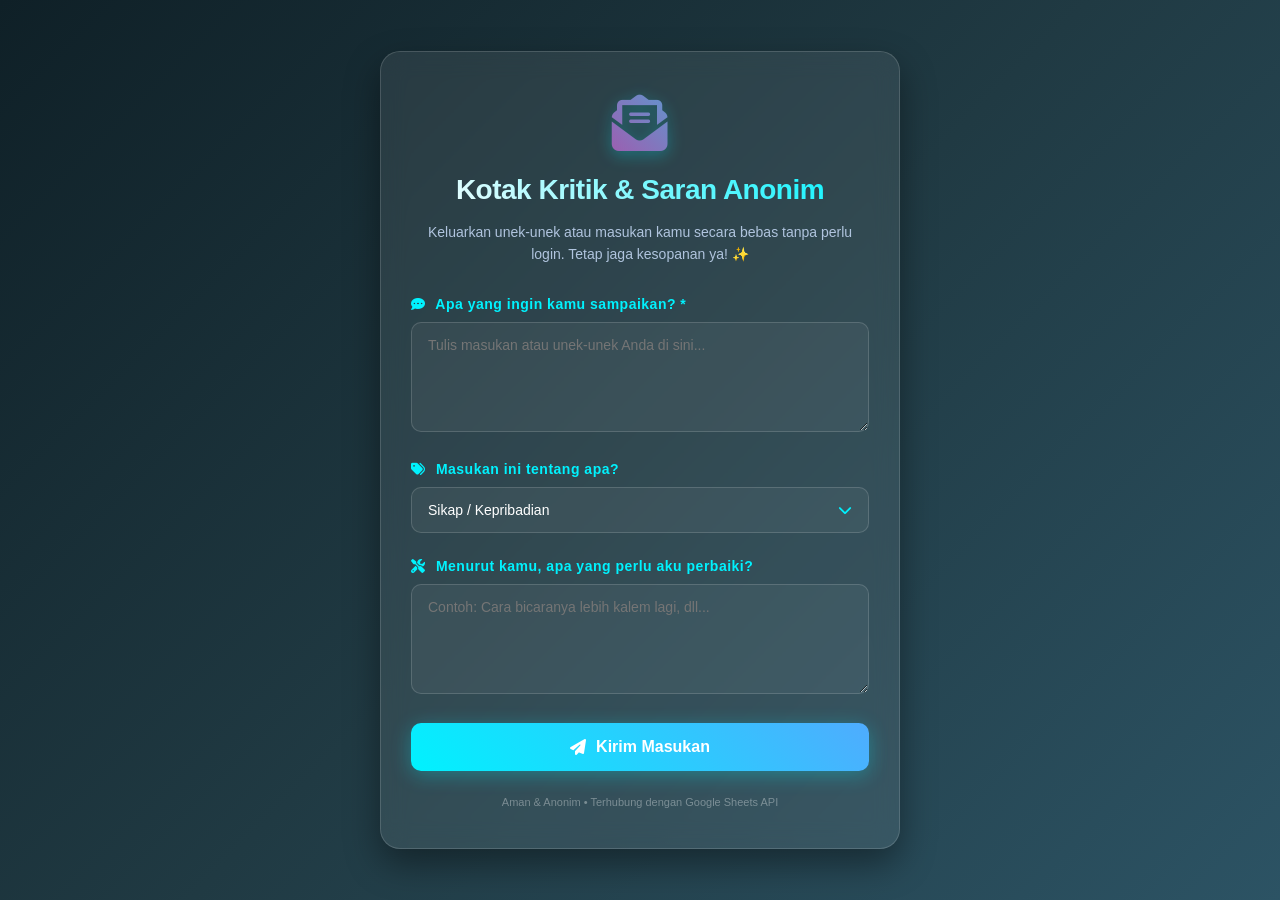
==== index.html @ 59000d05 "Add files via upload" ====
<!DOCTYPE html>
<html lang="id">
<head>
    <meta charset="UTF-8">
    <meta name="viewport" content="width=device-width, initial-scale=1.0">
    <title>Kotak Kritik & Saran Anonim</title>
    <link rel="stylesheet" href="https://cdnjs.cloudflare.com/ajax/libs/font-awesome/6.4.0/css/all.min.css">
    <style>
        * {
            box-sizing: border-box;
            margin: 0;
            padding: 0;
            font-family: 'Segoe UI', Tahoma, Geneva, Verdana, sans-serif;
        }

        body {
            background: linear-gradient(135deg, #0f2027, #203a43, #2c5364);
            min-height: 100vh;
            display: flex;
            justify-content: center;
            align-items: center;
            padding: 20px;
            color: #ffffff;
            overflow-x: hidden;
        }

        .container {
            background: rgba(255, 255, 255, 0.08);
            backdrop-filter: blur(12px);
            -webkit-backdrop-filter: blur(12px);
            border: 1px solid rgba(255, 255, 255, 0.15);
            border-radius: 20px;
            padding: 40px 30px;
            width: 100%;
            max-width: 520px;
            box-shadow: 0 15px 35px rgba(0, 0, 0, 0.4);
            position: relative;
        }

        /* Desain Judul Lebih Besar & Menggunakan Ikon */
        .header-wrapper {
            text-align: center;
            margin-bottom: 30px;
        }

        .header-icon {
            font-size: 3.5rem;
            background: linear-gradient(45deg, #ff007f, #00f2fe);
            -webkit-background-clip: text;
            -webkit-text-fill-color: transparent;
            margin-bottom: 15px;
            filter: drop-shadow(0 4px 8px rgba(0,242,254,0.3));
            animation: pulse 2s infinite alternate;
        }

        h1 {
            font-size: 28px;
            font-weight: 800;
            letter-spacing: -0.5px;
            line-height: 1.3;
            margin-bottom: 12px;
            background: linear-gradient(45deg, #ffffff, #00f2fe);
            -webkit-background-clip: text;
            -webkit-text-fill-color: transparent;
        }

        p.subtitle {
            font-size: 14px;
            color: #b0c4de;
            line-height: 1.6;
        }

        .form-group {
            margin-bottom: 25px;
            position: relative;
        }

        label {
            display: block;
            font-size: 14px;
            margin-bottom: 10px;
            color: #00f2fe;
            font-weight: 600;
            letter-spacing: 0.5px;
        }

        label i {
            margin-right: 6px;
        }

        textarea, .custom-select-trigger, input[type="text"] {
            width: 100%;
            padding: 14px 16px;
            background: rgba(255, 255, 255, 0.05);
            border: 1px solid rgba(255, 255, 255, 0.15);
            border-radius: 10px;
            color: #fff;
            font-size: 14px;
            outline: none;
            transition: all 0.3s cubic-bezier(0.25, 0.8, 0.25, 1);
        }

        textarea:focus, input[type="text"]:focus {
            border-color: #00f2fe;
            box-shadow: 0 0 12px rgba(0, 242, 254, 0.4);
            background: rgba(255, 255, 255, 0.09);
        }

        textarea {
            resize: vertical;
            min-height: 110px;
        }

        /* Kontainer Dinamis Input "Lainnya" */
        .dynamic-input-container {
            max-height: 0;
            overflow: hidden;
            transition: max-height 0.4s ease-out, margin-top 0.4s ease, opacity 0.3s;
            opacity: 0;
        }

        .dynamic-input-container.show {
            max-height: 100px;
            margin-top: 12px;
            opacity: 1;
        }

        /* Custom Dropdown Trigger */
        .custom-select-trigger {
            display: flex;
            justify-content: space-between;
            align-items: center;
            cursor: pointer;
            user-select: none;
        }

        .custom-select-trigger:hover {
            border-color: rgba(0, 242, 254, 0.5);
            background: rgba(255, 255, 255, 0.08);
        }

        /* Tombol Kirim */
        .btn-submit {
            width: 100%;
            padding: 15px;
            background: linear-gradient(45deg, #00f2fe, #4facfe);
            border: none;
            border-radius: 10px;
            color: white;
            font-size: 16px;
            font-weight: 700;
            cursor: pointer;
            transition: all 0.3s;
            box-shadow: 0 4px 20px rgba(0, 242, 254, 0.3);
            display: flex;
            justify-content: center;
            align-items: center;
            gap: 10px;
        }

        .btn-submit:hover {
            transform: translateY(-3px);
            box-shadow: 0 8px 25px rgba(0, 242, 254, 0.6);
        }

        .btn-submit:active {
            transform: translateY(1px);
        }

        .btn-submit:disabled {
            background: linear-gradient(45deg, #557a8a, #718a99);
            cursor: not-allowed;
            transform: none;
            box-shadow: none;
        }

        /* ================= MODAL STYLE SYSTEM ================= */
        .modal-overlay {
            position: fixed;
            top: 0;
            left: 0;
            width: 100%;
            height: 100%;
            background: rgba(10, 20, 30, 0.8);
            backdrop-filter: blur(8px);
            -webkit-backdrop-filter: blur(8px);
            display: flex;
            justify-content: center;
            align-items: center;
            z-index: 1000;
            opacity: 0;
            pointer-events: none;
            transition: opacity 0.4s ease;
        }

        .modal-overlay.active {
            opacity: 1;
            pointer-events: auto;
        }

        .modal-box {
            background: rgba(25, 45, 55, 0.95);
            border: 1px solid rgba(255, 255, 255, 0.2);
            border-radius: 18px;
            padding: 30px;
            width: 90%;
            max-width: 420px;
            text-align: center;
            box-shadow: 0 20px 50px rgba(0,0,0,0.5);
            transform: scale(0.7) translateY(-30px);
            transition: transform 0.4s cubic-bezier(0.175, 0.885, 0.32, 1.275);
        }

        .modal-overlay.active .modal-box {
            transform: scale(1) translateY(0);
        }

        /* List Pilihan Kategori di Pop-up */
        .category-list {
            list-style: none;
            margin-top: 15px;
        }

        .category-item {
            padding: 14px;
            margin-bottom: 8px;
            background: rgba(255, 255, 255, 0.05);
            border: 1px solid rgba(255, 255, 255, 0.1);
            border-radius: 10px;
            cursor: pointer;
            transition: all 0.2s ease;
            font-size: 15px;
            font-weight: 500;
            display: flex;
            align-items: center;
            gap: 12px;
            text-align: left;
        }

        .category-item:hover {
            background: linear-gradient(90deg, rgba(0,242,254,0.15), rgba(79,172,254,0.05));
            border-color: #00f2fe;
            padding-left: 20px;
        }

        .category-item i {
            color: #00f2fe;
            width: 20px;
            text-align: center;
        }

        /* Atribut Pop-up Sukses */
        .success-icon {
            font-size: 4rem;
            color: #00ffaa;
            margin-bottom: 15px;
            animation: scaleIn 0.5s ease-out;
        }

        .modal-title {
            font-size: 20px;
            font-weight: 700;
            margin-bottom: 10px;
            color: #fff;
        }

        .modal-text {
            font-size: 14px;
            color: #cccccc;
            line-height: 1.5;
            margin-bottom: 20px;
        }

        .btn-close-modal {
            padding: 10px 24px;
            background: rgba(255, 255, 255, 0.1);
            border: 1px solid rgba(255, 255, 255, 0.2);
            border-radius: 8px;
            color: white;
            font-weight: 600;
            cursor: pointer;
            transition: background 0.2s;
        }

        .btn-close-modal:hover {
            background: rgba(255, 255, 255, 0.2);
        }

        /* Sistem Keyframe Animasi */
        @keyframes pulse {
            0% { transform: scale(1); filter: drop-shadow(0 4px 8px rgba(0,242,254,0.3)); }
            100% { transform: scale(1.04); filter: drop-shadow(0 6px 15px rgba(0,242,254,0.6)); }
        }

        @keyframes scaleIn {
            0% { transform: scale(0); }
            100% { transform: scale(1); }
        }

        .footer {
            margin-top: 25px;
            font-size: 11px;
            text-align: center;
            color: rgba(255, 255, 255, 0.35);
        }
    </style>
</head>
<body>

<div class="container">
    <div class="header-wrapper">
        <div class="header-icon"><i class="fa-solid fa-envelope-open-text"></i></div>
        <h1>Kotak Kritik & Saran Anonim</h1>
        <p class="subtitle">Keluarkan unek-unek atau masukan kamu secara bebas tanpa perlu login. Tetap jaga kesopanan ya! ✨</p>
    </div>
    
    <form id="feedbackForm">
        <div class="form-group">
            <label for="pesan"><i class="fa-solid fa-comment-dots"></i> Apa yang ingin kamu sampaikan? *</label>
            <textarea id="pesan" name="pesan" placeholder="Tulis masukan atau unek-unek Anda di sini..." required></textarea>
        </div>

        <div class="form-group">
            <label><i class="fa-solid fa-tags"></i> Masukan ini tentang apa?</label>
            <div class="custom-select-trigger" id="selectKategoriBtn">
                <span id="selectedKategoriText">Sikap / Kepribadian</span>
                <i class="fa-solid fa-chevron-down" style="color: #00f2fe;"></i>
            </div>
            <input type="hidden" id="kategori" name="kategori" value="Sikap / Kepribadian">
            
            <div class="dynamic-input-container" id="lainnyaContainer">
                <input type="text" id="kategoriLainnya" placeholder="Sebutkan kategori lainnya...">
            </div>
        </div>

        <div class="form-group">
            <label for="perbaikan"><i class="fa-solid fa-tools"></i> Menurut kamu, apa yang perlu aku perbaiki?</label>
            <textarea id="perbaikan" name="perbaikan" placeholder="Contoh: Cara bicaranya lebih kalem lagi, dll..."></textarea>
        </div>

        <button type="submit" class="btn-submit" id="submitBtn">
            <i class="fa-solid fa-paper-plane"></i> Kirim Masukan
        </button>
    </form>
    
    <div class="footer">
        Aman & Anonim • Terhubung dengan Google Sheets API
    </div>
</div>

<div class="modal-overlay" id="categoryModal">
    <div class="modal-box">
        <div class="modal-title">Pilih Kategori Masukan</div>
        <ul class="category-list">
            <li class="category-item" data-value="Sikap / Kepribadian"><i class="fa-solid fa-user-gear"></i> Sikap / Kepribadian</li>
            <li class="category-item" data-value="Cara komunikasi"><i class="fa-solid fa-comments"></i> Cara komunikasi</li>
            <li class="category-item" data-value="Penampilan"><i class="fa-solid fa-shirt"></i> Penampilan</li>
            <li class="category-item" data-value="Lainnya"><i class="fa-solid fa-ellipsis"></i> Yang lain... (Isi sendiri)</li>
        </ul>
    </div>
</div>

<div class="modal-overlay" id="successModal">
    <div class="modal-box">
        <div class="success-icon"><i class="fa-solid fa-circle-check"></i></div>
        <div class="modal-title">Berhasil Terkirim!</div>
        <div class="modal-text">Terima kasih banyak! Kritik atau saran kamu sudah tersimpan secara anonim langsung ke database. 😎</div>
        <button class="btn-close-modal" id="closeSuccessBtn">Sama-sama</button>
    </div>
</div>

<script>
    // MASUKKAN URL WEB APP GOOGLE APPS SCRIPT KAMU DI SINI
    const scriptURL = 'https://script.google.com/macros/s/AKfycbzDQj02zqB64f3Svjj4hux92B-qc-coBRISQqztZncNPaFSCXm5iVN7vtdEBAj2Q_Y/exec';
    
    const form = document.getElementById('feedbackForm');
    const submitBtn = document.getElementById('submitBtn');
    
    // Elemen Kontrol Kategori Custom
    const selectKategoriBtn = document.getElementById('selectKategoriBtn');
    const categoryModal = document.getElementById('categoryModal');
    const selectedKategoriText = document.getElementById('selectedKategoriText');
    const kategoriHiddenInput = document.getElementById('kategori');
    const categoryItems = document.querySelectorAll('.category-item');
    const lainnyaContainer = document.getElementById('lainnyaContainer');
    const kategoriLainnyaInput = document.getElementById('kategoriLainnya');
    
    // Elemen Kontrol Modal Sukses
    const successModal = document.getElementById('successModal');
    const closeSuccessBtn = document.getElementById('closeSuccessBtn');

    // 1. Logika Buka Modal Kategori
    selectKategoriBtn.addEventListener('click', () => {
        categoryModal.classList.add('active');
    });

    // 2. Logika Pemilihan Item di Dalam Modal Kategori
    categoryItems.forEach(item => {
        item.addEventListener('click', () => {
            const value = item.getAttribute('data-value');
            
            if (value === 'Lainnya') {
                selectedKategoriText.innerText = 'Yang lain...';
                kategoriHiddenInput.value = 'Lainnya';
                lainnyaContainer.classList.add('show');
                kategoriLainnyaInput.setAttribute('required', 'true');
                kategoriLainnyaInput.focus();
            } else {
                selectedKategoriText.innerText = value;
                kategoriHiddenInput.value = value;
                lainnyaContainer.classList.remove('show');
                kategoriLainnyaInput.removeAttribute('required');
                kategoriLainnyaInput.value = ''; // Bersihkan input teks cadangan
            }
            
            categoryModal.classList.remove('active');
        });
    });

    // Tutup modal kategori jika menekan area kosong di luar box
    categoryModal.addEventListener('click', (e) => {
        if(e.target === categoryModal) {
            categoryModal.classList.remove('active');
        }
    });

    // 3. Logika Transmisi Data Form & Pemicu Pop-up Sukses
    form.addEventListener('submit', e => {
        e.preventDefault();
        submitBtn.disabled = true;
        submitBtn.innerHTML = '<i class="fa-solid fa-spinner fa-spin"></i> Mengirim...';

        const formData = new FormData(form);
        
        // Substitusi data jika user menentukan kategori kustom sendiri
        if (kategoriHiddenInput.value === 'Lainnya') {
            formData.set('kategori', 'Lainnya: ' + kategoriLainnyaInput.value);
        }

        fetch(scriptURL, { method: 'POST', body: formData })
            .then(response => {
                // Aktifkan jendela pop-up sukses kustom
                successModal.classList.add('active');
                
                // Reset Kendali Tombol & Form
                submitBtn.disabled = false;
                submitBtn.innerHTML = '<i class="fa-solid fa-paper-plane"></i> Kirim Masukan';
                form.reset();
                
                // Kembalikan tampilan selektor kategori ke posisi default
                selectedKategoriText.innerText = 'Sikap / Kepribadian';
                kategoriHiddenInput.value = 'Sikap / Kepribadian';
                lainnyaContainer.classList.remove('show');
                kategoriLainnyaInput.removeAttribute('required');
            })
            .catch(error => {
                console.error('Error!', error.message);
                alert('Waduh, terjadi kendala pengiriman data. Periksa koneksi atau skrip web app kamu.');
                submitBtn.disabled = false;
                submitBtn.innerHTML = '<i class="fa-solid fa-paper-plane"></i> Kirim Masukan';
            });
    });

    // Tombol Penutup Pop-up Sukses
    closeSuccessBtn.addEventListener('click', () => {
        successModal.classList.remove('active');
    });
</script>

</body>
</html>
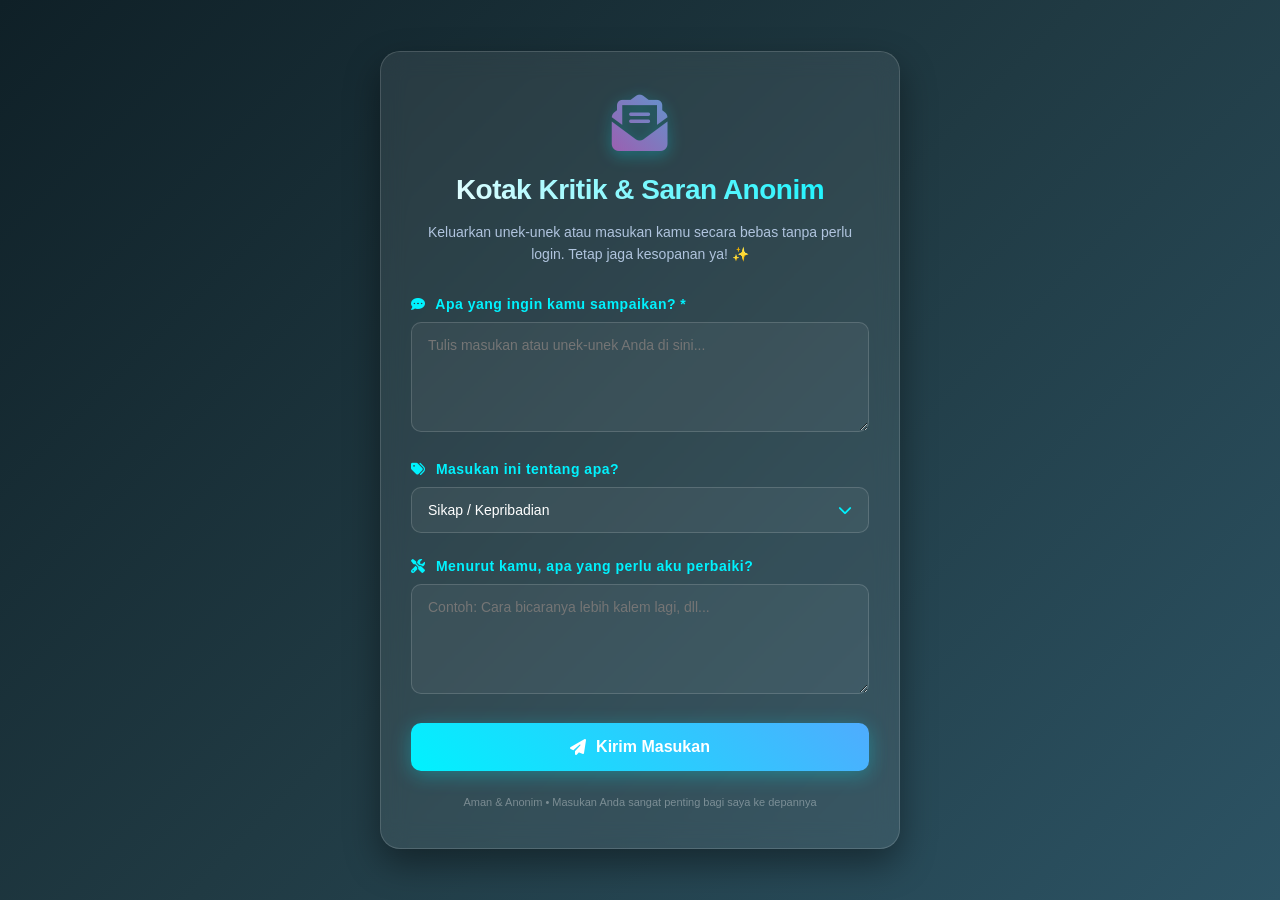
==== commit 17d23d08: "Update index.html" ====
--- a/index.html
+++ b/index.html
@@ -344,7 +344,7 @@
     </form>
     
     <div class="footer">
-        Aman & Anonim • Terhubung dengan Google Sheets API
+        Aman & Anonim • Masukan Anda sangat penting bagi saya ke depannya
     </div>
 </div>
 
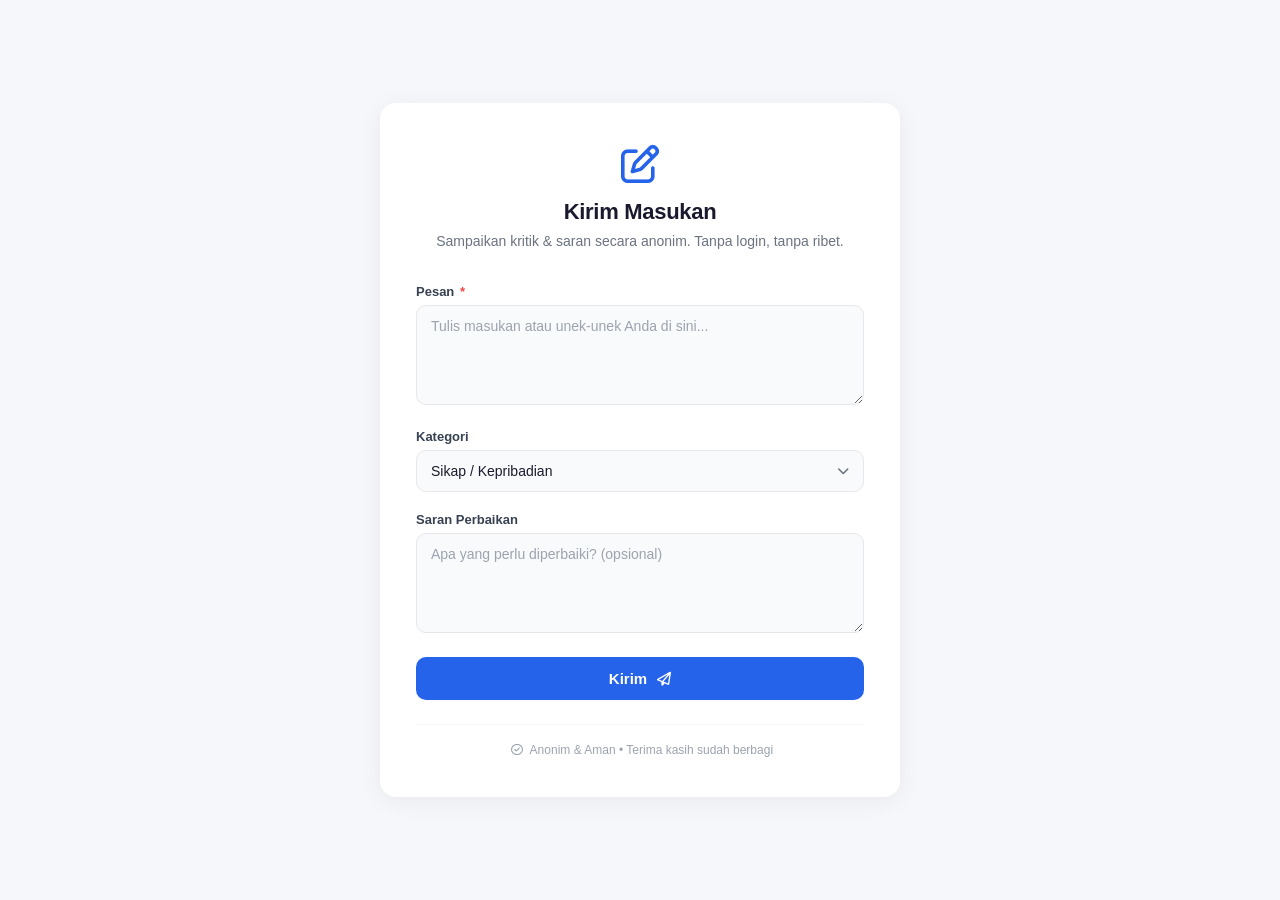
==== commit 9df9bc19: "Update index.html" ====
--- a/index.html
+++ b/index.html
@@ -10,187 +10,243 @@
             box-sizing: border-box;
             margin: 0;
             padding: 0;
-            font-family: 'Segoe UI', Tahoma, Geneva, Verdana, sans-serif;
         }
 
         body {
-            background: linear-gradient(135deg, #0f2027, #203a43, #2c5364);
+            font-family: -apple-system, BlinkMacSystemFont, 'Segoe UI', Roboto, 'Helvetica Neue', Arial, sans-serif;
+            background: #f5f7fa;
             min-height: 100vh;
             display: flex;
             justify-content: center;
             align-items: center;
-            padding: 20px;
-            color: #ffffff;
-            overflow-x: hidden;
+            padding: 24px;
+            color: #1a1a2e;
         }
 
         .container {
-            background: rgba(255, 255, 255, 0.08);
-            backdrop-filter: blur(12px);
-            -webkit-backdrop-filter: blur(12px);
-            border: 1px solid rgba(255, 255, 255, 0.15);
-            border-radius: 20px;
-            padding: 40px 30px;
+            background: #ffffff;
+            border-radius: 16px;
+            padding: 40px 36px;
             width: 100%;
             max-width: 520px;
-            box-shadow: 0 15px 35px rgba(0, 0, 0, 0.4);
-            position: relative;
-        }
-
-        /* Desain Judul Lebih Besar & Menggunakan Ikon */
-        .header-wrapper {
+            box-shadow: 0 4px 24px rgba(0, 0, 0, 0.06);
+            transition: box-shadow 0.2s;
+        }
+
+        .container:hover {
+            box-shadow: 0 8px 40px rgba(0, 0, 0, 0.08);
+        }
+
+        /* ===== HEADER ===== */
+        .header {
             text-align: center;
-            margin-bottom: 30px;
+            margin-bottom: 32px;
         }
 
         .header-icon {
-            font-size: 3.5rem;
-            background: linear-gradient(45deg, #ff007f, #00f2fe);
-            -webkit-background-clip: text;
-            -webkit-text-fill-color: transparent;
-            margin-bottom: 15px;
-            filter: drop-shadow(0 4px 8px rgba(0,242,254,0.3));
-            animation: pulse 2s infinite alternate;
+            font-size: 2.4rem;
+            color: #2563eb;
+            margin-bottom: 12px;
+            display: inline-block;
         }
 
         h1 {
-            font-size: 28px;
-            font-weight: 800;
-            letter-spacing: -0.5px;
-            line-height: 1.3;
-            margin-bottom: 12px;
-            background: linear-gradient(45deg, #ffffff, #00f2fe);
-            -webkit-background-clip: text;
-            -webkit-text-fill-color: transparent;
-        }
-
-        p.subtitle {
-            font-size: 14px;
-            color: #b0c4de;
-            line-height: 1.6;
-        }
-
+            font-size: 22px;
+            font-weight: 700;
+            color: #1a1a2e;
+            letter-spacing: -0.3px;
+            margin-bottom: 6px;
+        }
+
+        .subtitle {
+            font-size: 14px;
+            color: #6b7280;
+            line-height: 1.5;
+        }
+
+        /* ===== FORM ===== */
         .form-group {
-            margin-bottom: 25px;
-            position: relative;
+            margin-bottom: 20px;
         }
 
         label {
             display: block;
-            font-size: 14px;
-            margin-bottom: 10px;
-            color: #00f2fe;
+            font-size: 13px;
             font-weight: 600;
-            letter-spacing: 0.5px;
-        }
-
-        label i {
-            margin-right: 6px;
-        }
-
-        textarea, .custom-select-trigger, input[type="text"] {
+            color: #374151;
+            margin-bottom: 6px;
+        }
+
+        label .required {
+            color: #ef4444;
+            margin-left: 2px;
+        }
+
+        textarea,
+        input[type="text"] {
             width: 100%;
-            padding: 14px 16px;
-            background: rgba(255, 255, 255, 0.05);
-            border: 1px solid rgba(255, 255, 255, 0.15);
+            padding: 12px 14px;
+            background: #f9fafb;
+            border: 1.5px solid #e5e7eb;
             border-radius: 10px;
-            color: #fff;
+            color: #1a1a2e;
             font-size: 14px;
             outline: none;
-            transition: all 0.3s cubic-bezier(0.25, 0.8, 0.25, 1);
-        }
-
-        textarea:focus, input[type="text"]:focus {
-            border-color: #00f2fe;
-            box-shadow: 0 0 12px rgba(0, 242, 254, 0.4);
-            background: rgba(255, 255, 255, 0.09);
+            transition: all 0.2s ease;
+            font-family: inherit;
+        }
+
+        textarea:focus,
+        input[type="text"]:focus {
+            border-color: #2563eb;
+            background: #ffffff;
+            box-shadow: 0 0 0 3px rgba(37, 99, 235, 0.08);
         }
 
         textarea {
             resize: vertical;
-            min-height: 110px;
-        }
-
-        /* Kontainer Dinamis Input "Lainnya" */
-        .dynamic-input-container {
-            max-height: 0;
-            overflow: hidden;
-            transition: max-height 0.4s ease-out, margin-top 0.4s ease, opacity 0.3s;
-            opacity: 0;
-        }
-
-        .dynamic-input-container.show {
-            max-height: 100px;
-            margin-top: 12px;
-            opacity: 1;
-        }
-
-        /* Custom Dropdown Trigger */
+            min-height: 100px;
+        }
+
+        textarea::placeholder,
+        input::placeholder {
+            color: #9ca3af;
+        }
+
+        /* ===== CUSTOM SELECT ===== */
         .custom-select-trigger {
             display: flex;
             justify-content: space-between;
             align-items: center;
+            padding: 12px 14px;
+            background: #f9fafb;
+            border: 1.5px solid #e5e7eb;
+            border-radius: 10px;
             cursor: pointer;
             user-select: none;
+            transition: all 0.2s ease;
+            font-size: 14px;
+            color: #1a1a2e;
         }
 
         .custom-select-trigger:hover {
-            border-color: rgba(0, 242, 254, 0.5);
-            background: rgba(255, 255, 255, 0.08);
-        }
-
-        /* Tombol Kirim */
+            border-color: #2563eb;
+            background: #ffffff;
+        }
+
+        .custom-select-trigger .chevron {
+            color: #6b7280;
+            font-size: 12px;
+            transition: transform 0.2s;
+        }
+
+        .custom-select-trigger .chevron.open {
+            transform: rotate(180deg);
+        }
+
+        /* ===== DYNAMIC INPUT ===== */
+        .dynamic-input-container {
+            max-height: 0;
+            overflow: hidden;
+            transition: max-height 0.3s ease, margin-top 0.3s ease, opacity 0.25s;
+            opacity: 0;
+        }
+
+        .dynamic-input-container.show {
+            max-height: 80px;
+            margin-top: 10px;
+            opacity: 1;
+        }
+
+        .dynamic-input-container input {
+            background: #f9fafb;
+            border: 1.5px solid #e5e7eb;
+            border-radius: 10px;
+            padding: 10px 14px;
+            width: 100%;
+            font-size: 14px;
+            color: #1a1a2e;
+            outline: none;
+            transition: all 0.2s;
+        }
+
+        .dynamic-input-container input:focus {
+            border-color: #2563eb;
+            background: #ffffff;
+            box-shadow: 0 0 0 3px rgba(37, 99, 235, 0.08);
+        }
+
+        /* ===== BUTTON ===== */
         .btn-submit {
             width: 100%;
-            padding: 15px;
-            background: linear-gradient(45deg, #00f2fe, #4facfe);
+            padding: 13px 20px;
+            background: #2563eb;
             border: none;
             border-radius: 10px;
-            color: white;
-            font-size: 16px;
-            font-weight: 700;
+            color: #ffffff;
+            font-size: 15px;
+            font-weight: 600;
             cursor: pointer;
-            transition: all 0.3s;
-            box-shadow: 0 4px 20px rgba(0, 242, 254, 0.3);
+            transition: all 0.2s ease;
             display: flex;
             justify-content: center;
             align-items: center;
             gap: 10px;
+            margin-top: 4px;
         }
 
         .btn-submit:hover {
-            transform: translateY(-3px);
-            box-shadow: 0 8px 25px rgba(0, 242, 254, 0.6);
+            background: #1d4ed8;
+            transform: translateY(-1px);
+            box-shadow: 0 4px 16px rgba(37, 99, 235, 0.25);
         }
 
         .btn-submit:active {
-            transform: translateY(1px);
+            transform: translateY(0);
+            box-shadow: none;
         }
 
         .btn-submit:disabled {
-            background: linear-gradient(45deg, #557a8a, #718a99);
+            background: #9ca3af;
             cursor: not-allowed;
             transform: none;
             box-shadow: none;
         }
 
-        /* ================= MODAL STYLE SYSTEM ================= */
+        .btn-submit .btn-icon {
+            font-size: 14px;
+        }
+
+        /* ===== FOOTER ===== */
+        .footer {
+            margin-top: 24px;
+            font-size: 12px;
+            text-align: center;
+            color: #9ca3af;
+            border-top: 1px solid #f3f4f6;
+            padding-top: 18px;
+        }
+
+        .footer i {
+            margin: 0 4px;
+        }
+
+        /* ===== MODAL ===== */
         .modal-overlay {
             position: fixed;
             top: 0;
             left: 0;
             width: 100%;
             height: 100%;
-            background: rgba(10, 20, 30, 0.8);
-            backdrop-filter: blur(8px);
-            -webkit-backdrop-filter: blur(8px);
+            background: rgba(0, 0, 0, 0.4);
+            backdrop-filter: blur(4px);
             display: flex;
             justify-content: center;
             align-items: center;
             z-index: 1000;
             opacity: 0;
             pointer-events: none;
-            transition: opacity 0.4s ease;
+            transition: opacity 0.3s ease;
         }
 
         .modal-overlay.active {
@@ -199,155 +255,169 @@
         }
 
         .modal-box {
-            background: rgba(25, 45, 55, 0.95);
-            border: 1px solid rgba(255, 255, 255, 0.2);
-            border-radius: 18px;
-            padding: 30px;
+            background: #ffffff;
+            border-radius: 16px;
+            padding: 32px 28px;
             width: 90%;
-            max-width: 420px;
+            max-width: 380px;
             text-align: center;
-            box-shadow: 0 20px 50px rgba(0,0,0,0.5);
-            transform: scale(0.7) translateY(-30px);
-            transition: transform 0.4s cubic-bezier(0.175, 0.885, 0.32, 1.275);
+            transform: scale(0.92) translateY(12px);
+            transition: transform 0.3s cubic-bezier(0.175, 0.885, 0.32, 1.275);
+            box-shadow: 0 20px 60px rgba(0, 0, 0, 0.15);
         }
 
         .modal-overlay.active .modal-box {
             transform: scale(1) translateY(0);
         }
 
-        /* List Pilihan Kategori di Pop-up */
+        /* Modal Kategori */
+        .modal-box .modal-title {
+            font-size: 18px;
+            font-weight: 700;
+            color: #1a1a2e;
+            margin-bottom: 4px;
+        }
+
+        .modal-box .modal-sub {
+            font-size: 13px;
+            color: #6b7280;
+            margin-bottom: 16px;
+        }
+
         .category-list {
             list-style: none;
-            margin-top: 15px;
+            margin-top: 4px;
         }
 
         .category-item {
-            padding: 14px;
-            margin-bottom: 8px;
-            background: rgba(255, 255, 255, 0.05);
-            border: 1px solid rgba(255, 255, 255, 0.1);
+            padding: 12px 16px;
+            margin-bottom: 6px;
+            background: #f9fafb;
+            border: 1.5px solid transparent;
             border-radius: 10px;
             cursor: pointer;
             transition: all 0.2s ease;
-            font-size: 15px;
+            font-size: 14px;
             font-weight: 500;
             display: flex;
             align-items: center;
             gap: 12px;
             text-align: left;
+            color: #1a1a2e;
         }
 
         .category-item:hover {
-            background: linear-gradient(90deg, rgba(0,242,254,0.15), rgba(79,172,254,0.05));
-            border-color: #00f2fe;
-            padding-left: 20px;
+            background: #f3f4f6;
+            border-color: #2563eb;
         }
 
         .category-item i {
-            color: #00f2fe;
+            color: #2563eb;
             width: 20px;
             text-align: center;
-        }
-
-        /* Atribut Pop-up Sukses */
+            font-size: 14px;
+        }
+
+        /* Modal Sukses */
         .success-icon {
-            font-size: 4rem;
-            color: #00ffaa;
-            margin-bottom: 15px;
-            animation: scaleIn 0.5s ease-out;
-        }
-
-        .modal-title {
+            font-size: 3.6rem;
+            color: #22c55e;
+            margin-bottom: 12px;
+        }
+
+        .modal-box .success-title {
             font-size: 20px;
             font-weight: 700;
-            margin-bottom: 10px;
-            color: #fff;
-        }
-
-        .modal-text {
-            font-size: 14px;
-            color: #cccccc;
+            color: #1a1a2e;
+            margin-bottom: 6px;
+        }
+
+        .modal-box .success-text {
+            font-size: 14px;
+            color: #6b7280;
             line-height: 1.5;
             margin-bottom: 20px;
         }
 
         .btn-close-modal {
-            padding: 10px 24px;
-            background: rgba(255, 255, 255, 0.1);
-            border: 1px solid rgba(255, 255, 255, 0.2);
-            border-radius: 8px;
-            color: white;
+            padding: 10px 28px;
+            background: #f3f4f6;
+            border: none;
+            border-radius: 10px;
+            color: #1a1a2e;
             font-weight: 600;
+            font-size: 14px;
             cursor: pointer;
             transition: background 0.2s;
         }
 
         .btn-close-modal:hover {
-            background: rgba(255, 255, 255, 0.2);
-        }
-
-        /* Sistem Keyframe Animasi */
-        @keyframes pulse {
-            0% { transform: scale(1); filter: drop-shadow(0 4px 8px rgba(0,242,254,0.3)); }
-            100% { transform: scale(1.04); filter: drop-shadow(0 6px 15px rgba(0,242,254,0.6)); }
-        }
-
-        @keyframes scaleIn {
-            0% { transform: scale(0); }
-            100% { transform: scale(1); }
-        }
-
-        .footer {
-            margin-top: 25px;
-            font-size: 11px;
-            text-align: center;
-            color: rgba(255, 255, 255, 0.35);
+            background: #e5e7eb;
+        }
+
+        /* ===== RESPONSIVE ===== */
+        @media (max-width: 480px) {
+            .container {
+                padding: 28px 20px;
+            }
+
+            h1 {
+                font-size: 20px;
+            }
+
+            .header-icon {
+                font-size: 2rem;
+            }
         }
     </style>
 </head>
 <body>
 
 <div class="container">
-    <div class="header-wrapper">
-        <div class="header-icon"><i class="fa-solid fa-envelope-open-text"></i></div>
-        <h1>Kotak Kritik & Saran Anonim</h1>
-        <p class="subtitle">Keluarkan unek-unek atau masukan kamu secara bebas tanpa perlu login. Tetap jaga kesopanan ya! ✨</p>
+    <!-- HEADER -->
+    <div class="header">
+        <div class="header-icon"><i class="fa-regular fa-pen-to-square"></i></div>
+        <h1>Kirim Masukan</h1>
+        <p class="subtitle">Sampaikan kritik &amp; saran secara anonim. Tanpa login, tanpa ribet.</p>
     </div>
-    
+
+    <!-- FORM -->
     <form id="feedbackForm">
         <div class="form-group">
-            <label for="pesan"><i class="fa-solid fa-comment-dots"></i> Apa yang ingin kamu sampaikan? *</label>
+            <label for="pesan">Pesan <span class="required">*</span></label>
             <textarea id="pesan" name="pesan" placeholder="Tulis masukan atau unek-unek Anda di sini..." required></textarea>
         </div>
 
         <div class="form-group">
-            <label><i class="fa-solid fa-tags"></i> Masukan ini tentang apa?</label>
+            <label>Kategori</label>
             <div class="custom-select-trigger" id="selectKategoriBtn">
                 <span id="selectedKategoriText">Sikap / Kepribadian</span>
-                <i class="fa-solid fa-chevron-down" style="color: #00f2fe;"></i>
+                <i class="fa-solid fa-chevron-down chevron" id="chevronIcon"></i>
             </div>
             <input type="hidden" id="kategori" name="kategori" value="Sikap / Kepribadian">
-            
+
             <div class="dynamic-input-container" id="lainnyaContainer">
                 <input type="text" id="kategoriLainnya" placeholder="Sebutkan kategori lainnya...">
             </div>
         </div>
 
         <div class="form-group">
-            <label for="perbaikan"><i class="fa-solid fa-tools"></i> Menurut kamu, apa yang perlu aku perbaiki?</label>
-            <textarea id="perbaikan" name="perbaikan" placeholder="Contoh: Cara bicaranya lebih kalem lagi, dll..."></textarea>
+            <label for="perbaikan">Saran Perbaikan</label>
+            <textarea id="perbaikan" name="perbaikan" placeholder="Apa yang perlu diperbaiki? (opsional)"></textarea>
         </div>
 
         <button type="submit" class="btn-submit" id="submitBtn">
-            <i class="fa-solid fa-paper-plane"></i> Kirim Masukan
+            Kirim
+            <i class="fa-regular fa-paper-plane btn-icon"></i>
         </button>
     </form>
-    
+
     <div class="footer">
-        Aman & Anonim • Masukan Anda sangat penting bagi saya ke depannya
+        <i class="fa-regular fa-circle-check"></i> Anonim &amp; Aman &bull; Terima kasih sudah berbagi
     </div>
 </div>
 
+<!-- ===== MODAL KATEGORI ===== -->
 <div class="modal-overlay" id="categoryModal">
     <div class="modal-box">
         <div class="modal-title">Pilih Kategori Masukan</div>
@@ -360,111 +430,135 @@
     </div>
 </div>
 
+<!-- ===== MODAL SUKSES ===== -->
 <div class="modal-overlay" id="successModal">
     <div class="modal-box">
-        <div class="success-icon"><i class="fa-solid fa-circle-check"></i></div>
-        <div class="modal-title">Berhasil Terkirim!</div>
-        <div class="modal-text">Terima kasih banyak! Kritik atau saran kamu sudah tersimpan secara anonim langsung ke database. 😎</div>
-        <button class="btn-close-modal" id="closeSuccessBtn">Sama-sama</button>
+        <div class="success-icon"><i class="fa-regular fa-circle-check"></i></div>
+        <div class="success-title">Terkirim!</div>
+        <div class="success-text">Terima kasih! Masukanmu sudah tersimpan secara anonim.</div>
+        <button class="btn-close-modal" id="closeSuccessBtn">Tutup</button>
     </div>
 </div>
 
 <script>
-    // MASUKKAN URL WEB APP GOOGLE APPS SCRIPT KAMU DI SINI
+    // ============================================================
+    // KONFIGURASI
+    // ============================================================
     const scriptURL = 'https://script.google.com/macros/s/AKfycbzDQj02zqB64f3Svjj4hux92B-qc-coBRISQqztZncNPaFSCXm5iVN7vtdEBAj2Q_Y/exec';
-    
+
+    // ============================================================
+    // ELEMEN
+    // ============================================================
     const form = document.getElementById('feedbackForm');
     const submitBtn = document.getElementById('submitBtn');
-    
-    // Elemen Kontrol Kategori Custom
+
     const selectKategoriBtn = document.getElementById('selectKategoriBtn');
+    const chevronIcon = document.getElementById('chevronIcon');
     const categoryModal = document.getElementById('categoryModal');
     const selectedKategoriText = document.getElementById('selectedKategoriText');
-    const kategoriHiddenInput = document.getElementById('kategori');
+    const kategoriHidden = document.getElementById('kategori');
     const categoryItems = document.querySelectorAll('.category-item');
     const lainnyaContainer = document.getElementById('lainnyaContainer');
-    const kategoriLainnyaInput = document.getElementById('kategoriLainnya');
-    
-    // Elemen Kontrol Modal Sukses
+    const kategoriLainnya = document.getElementById('kategoriLainnya');
+
     const successModal = document.getElementById('successModal');
     const closeSuccessBtn = document.getElementById('closeSuccessBtn');
 
-    // 1. Logika Buka Modal Kategori
+    // ============================================================
+    // BUKA MODAL KATEGORI
+    // ============================================================
     selectKategoriBtn.addEventListener('click', () => {
         categoryModal.classList.add('active');
+        chevronIcon.classList.add('open');
     });
 
-    // 2. Logika Pemilihan Item di Dalam Modal Kategori
+    // ============================================================
+    // PILIH KATEGORI
+    // ============================================================
     categoryItems.forEach(item => {
         item.addEventListener('click', () => {
             const value = item.getAttribute('data-value');
-            
+
             if (value === 'Lainnya') {
-                selectedKategoriText.innerText = 'Yang lain...';
-                kategoriHiddenInput.value = 'Lainnya';
+                selectedKategoriText.textContent = 'Lainnya...';
+                kategoriHidden.value = 'Lainnya';
                 lainnyaContainer.classList.add('show');
-                kategoriLainnyaInput.setAttribute('required', 'true');
-                kategoriLainnyaInput.focus();
+                kategoriLainnya.setAttribute('required', 'true');
+                setTimeout(() => kategoriLainnya.focus(), 100);
             } else {
-                selectedKategoriText.innerText = value;
-                kategoriHiddenInput.value = value;
+                selectedKategoriText.textContent = value;
+                kategoriHidden.value = value;
                 lainnyaContainer.classList.remove('show');
-                kategoriLainnyaInput.removeAttribute('required');
-                kategoriLainnyaInput.value = ''; // Bersihkan input teks cadangan
+                kategoriLainnya.removeAttribute('required');
+                kategoriLainnya.value = '';
             }
-            
+
             categoryModal.classList.remove('active');
+            chevronIcon.classList.remove('open');
         });
     });
 
-    // Tutup modal kategori jika menekan area kosong di luar box
+    // ============================================================
+    // TUTUP MODAL KATEGORI (klik overlay)
+    // ============================================================
     categoryModal.addEventListener('click', (e) => {
-        if(e.target === categoryModal) {
+        if (e.target === categoryModal) {
             categoryModal.classList.remove('active');
+            chevronIcon.classList.remove('open');
         }
     });
 
-    // 3. Logika Transmisi Data Form & Pemicu Pop-up Sukses
-    form.addEventListener('submit', e => {
+    // ============================================================
+    // SUBMIT FORM
+    // ============================================================
+    form.addEventListener('submit', (e) => {
         e.preventDefault();
         submitBtn.disabled = true;
-        submitBtn.innerHTML = '<i class="fa-solid fa-spinner fa-spin"></i> Mengirim...';
+        submitBtn.innerHTML = 'Mengirim <i class="fa-solid fa-spinner fa-spin btn-icon"></i>';
 
         const formData = new FormData(form);
-        
-        // Substitusi data jika user menentukan kategori kustom sendiri
-        if (kategoriHiddenInput.value === 'Lainnya') {
-            formData.set('kategori', 'Lainnya: ' + kategoriLainnyaInput.value);
+
+        // Jika kategori "Lainnya", ambil dari input teks
+        if (kategoriHidden.value === 'Lainnya') {
+            const custom = kategoriLainnya.value.trim();
+            formData.set('kategori', custom ? 'Lainnya: ' + custom : 'Lainnya');
         }
 
         fetch(scriptURL, { method: 'POST', body: formData })
-            .then(response => {
-                // Aktifkan jendela pop-up sukses kustom
+            .then(() => {
                 successModal.classList.add('active');
-                
-                // Reset Kendali Tombol & Form
+
+                // Reset form
                 submitBtn.disabled = false;
-                submitBtn.innerHTML = '<i class="fa-solid fa-paper-plane"></i> Kirim Masukan';
+                submitBtn.innerHTML = 'Kirim <i class="fa-regular fa-paper-plane btn-icon"></i>';
                 form.reset();
-                
-                // Kembalikan tampilan selektor kategori ke posisi default
-                selectedKategoriText.innerText = 'Sikap / Kepribadian';
-                kategoriHiddenInput.value = 'Sikap / Kepribadian';
+
+                // Reset kategori ke default
+                selectedKategoriText.textContent = 'Sikap / Kepribadian';
+                kategoriHidden.value = 'Sikap / Kepribadian';
                 lainnyaContainer.classList.remove('show');
-                kategoriLainnyaInput.removeAttribute('required');
+                kategoriLainnya.removeAttribute('required');
             })
-            .catch(error => {
-                console.error('Error!', error.message);
-                alert('Waduh, terjadi kendala pengiriman data. Periksa koneksi atau skrip web app kamu.');
+            .catch((error) => {
+                console.error('Error:', error);
+                alert('Terjadi kendala saat mengirim. Silakan coba lagi.');
                 submitBtn.disabled = false;
-                submitBtn.innerHTML = '<i class="fa-solid fa-paper-plane"></i> Kirim Masukan';
+                submitBtn.innerHTML = 'Kirim <i class="fa-regular fa-paper-plane btn-icon"></i>';
             });
     });
 
-    // Tombol Penutup Pop-up Sukses
+    // ============================================================
+    // TUTUP MODAL SUKSES
+    // ============================================================
     closeSuccessBtn.addEventListener('click', () => {
         successModal.classList.remove('active');
     });
+
+    successModal.addEventListener('click', (e) => {
+        if (e.target === successModal) {
+            successModal.classList.remove('active');
+        }
+    });
 </script>
 
 </body>
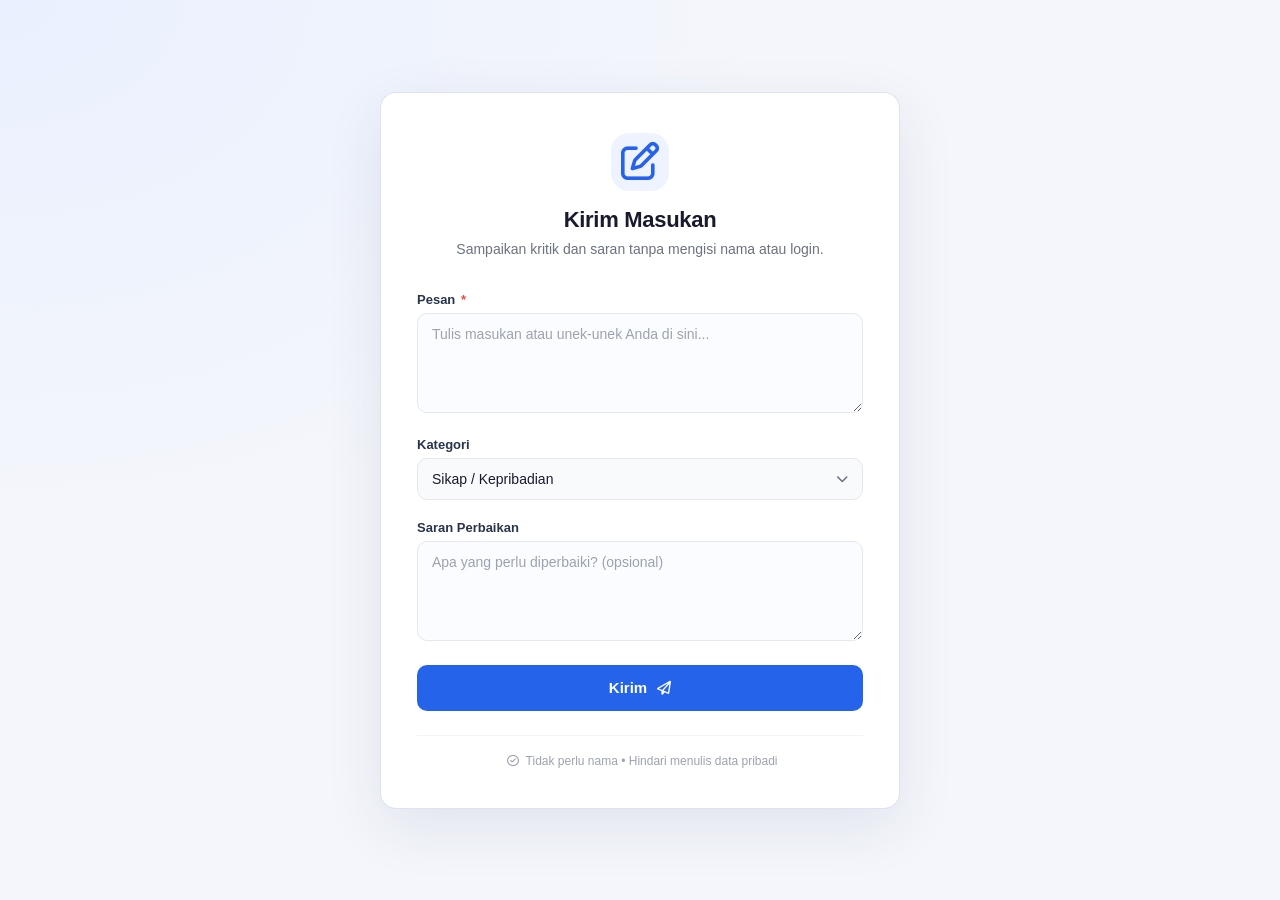
==== commit 86440012: "Refactor feedback form and modal accessibility Updated the feedback form's HTML structure and improv" ====
--- a/index.html
+++ b/index.html
@@ -369,6 +369,24 @@
                 font-size: 2rem;
             }
         }
+
+        :root { --ink:#172033; --muted:#65718a; --line:#e3e8f1; --brand:#315ce8; --canvas:#f4f6fb; }
+        body { color:var(--ink); background:radial-gradient(ellipse at top left,#eaf0ff 0,transparent 42%),var(--canvas); }
+        .container { border:1px solid rgba(215,223,238,.85); box-shadow:0 18px 60px rgba(30,48,88,.09); }
+        .header-icon { width:58px; height:58px; display:grid; place-items:center; margin:0 auto 16px; border-radius:18px; background:#eef3ff; }
+        label { color:#28344b; }
+        textarea, input[type="text"] { border-color:var(--line); background:#fbfcff; }
+        textarea:focus, input[type="text"]:focus, .dynamic-input-container input:focus { border-color:var(--brand); }
+        .custom-select-trigger { width:100%; text-align:left; font-family:inherit; }
+        button, input { font:inherit; }
+        :focus-visible { outline:3px solid #9bb8ff; outline-offset:2px; }
+        .category-item { min-height:46px; }
+        .modal-box { max-height:min(85vh,720px); overflow:auto; }
+        .btn-submit, .btn-close-modal { min-height:46px; }
+        .form-feedback { min-height:0; margin-top:10px; color:#b42318; font-size:13px; line-height:1.5; }
+        @media (prefers-reduced-motion: reduce) {
+            *, *::before, *::after { animation-duration:.01ms !important; animation-iteration-count:1 !important; transition-duration:.01ms !important; scroll-behavior:auto !important; }
+        }
     </style>
 </head>
 <body>
@@ -376,9 +394,9 @@
 <div class="container">
     <!-- HEADER -->
     <div class="header">
-        <div class="header-icon"><i class="fa-regular fa-pen-to-square"></i></div>
+        <div class="header-icon" aria-hidden="true"><i class="fa-regular fa-pen-to-square"></i></div>
         <h1>Kirim Masukan</h1>
-        <p class="subtitle">Sampaikan kritik &amp; saran secara anonim. Tanpa login, tanpa ribet.</p>
+        <p class="subtitle">Sampaikan kritik dan saran tanpa mengisi nama atau login.</p>
     </div>
 
     <!-- FORM -->
@@ -389,11 +407,11 @@
         </div>
 
         <div class="form-group">
-            <label>Kategori</label>
-            <div class="custom-select-trigger" id="selectKategoriBtn">
+            <label id="kategoriLabel">Kategori</label>
+            <button type="button" class="custom-select-trigger" id="selectKategoriBtn" aria-labelledby="kategoriLabel selectedKategoriText" aria-haspopup="dialog" aria-expanded="false" aria-controls="categoryModal">
                 <span id="selectedKategoriText">Sikap / Kepribadian</span>
                 <i class="fa-solid fa-chevron-down chevron" id="chevronIcon"></i>
-            </div>
+            </button>
             <input type="hidden" id="kategori" name="kategori" value="Sikap / Kepribadian">
 
             <div class="dynamic-input-container" id="lainnyaContainer">
@@ -410,31 +428,32 @@
             Kirim
             <i class="fa-regular fa-paper-plane btn-icon"></i>
         </button>
+        <p class="form-feedback" id="formFeedback" role="status" aria-live="polite"></p>
     </form>
 
     <div class="footer">
-        <i class="fa-regular fa-circle-check"></i> Anonim &amp; Aman &bull; Terima kasih sudah berbagi
+        <i class="fa-regular fa-circle-check" aria-hidden="true"></i> Tidak perlu nama &bull; Hindari menulis data pribadi
     </div>
 </div>
 
 <!-- ===== MODAL KATEGORI ===== -->
-<div class="modal-overlay" id="categoryModal">
-    <div class="modal-box">
-        <div class="modal-title">Pilih Kategori Masukan</div>
-        <ul class="category-list">
-            <li class="category-item" data-value="Sikap / Kepribadian"><i class="fa-solid fa-user-gear"></i> Sikap / Kepribadian</li>
-            <li class="category-item" data-value="Cara komunikasi"><i class="fa-solid fa-comments"></i> Cara komunikasi</li>
-            <li class="category-item" data-value="Penampilan"><i class="fa-solid fa-shirt"></i> Penampilan</li>
-            <li class="category-item" data-value="Lainnya"><i class="fa-solid fa-ellipsis"></i> Yang lain... (Isi sendiri)</li>
+<div class="modal-overlay" id="categoryModal" aria-hidden="true">
+    <div class="modal-box" role="dialog" aria-modal="true" aria-labelledby="categoryTitle" tabindex="-1">
+        <div class="modal-title" id="categoryTitle">Pilih Kategori Masukan</div>
+        <ul class="category-list" role="listbox" aria-label="Kategori masukan">
+            <li class="category-item" role="option" tabindex="0" data-value="Sikap / Kepribadian"><i class="fa-solid fa-user-gear" aria-hidden="true"></i> Sikap / Kepribadian</li>
+            <li class="category-item" role="option" tabindex="0" data-value="Cara komunikasi"><i class="fa-solid fa-comments" aria-hidden="true"></i> Cara komunikasi</li>
+            <li class="category-item" role="option" tabindex="0" data-value="Penampilan"><i class="fa-solid fa-shirt" aria-hidden="true"></i> Penampilan</li>
+            <li class="category-item" role="option" tabindex="0" data-value="Lainnya"><i class="fa-solid fa-ellipsis" aria-hidden="true"></i> Yang lain... (Isi sendiri)</li>
         </ul>
     </div>
 </div>
 
 <!-- ===== MODAL SUKSES ===== -->
-<div class="modal-overlay" id="successModal">
-    <div class="modal-box">
+<div class="modal-overlay" id="successModal" aria-hidden="true">
+    <div class="modal-box" role="dialog" aria-modal="true" aria-labelledby="successTitle" tabindex="-1">
         <div class="success-icon"><i class="fa-regular fa-circle-check"></i></div>
-        <div class="success-title">Terkirim!</div>
+        <div class="success-title" id="successTitle">Terkirim!</div>
         <div class="success-text">Terima kasih! Masukanmu sudah tersimpan secara anonim.</div>
         <button class="btn-close-modal" id="closeSuccessBtn">Tutup</button>
     </div>
@@ -451,6 +470,7 @@
     // ============================================================
     const form = document.getElementById('feedbackForm');
     const submitBtn = document.getElementById('submitBtn');
+    const formFeedback = document.getElementById('formFeedback');
 
     const selectKategoriBtn = document.getElementById('selectKategoriBtn');
     const chevronIcon = document.getElementById('chevronIcon');
@@ -469,7 +489,10 @@
     // ============================================================
     selectKategoriBtn.addEventListener('click', () => {
         categoryModal.classList.add('active');
+        categoryModal.setAttribute('aria-hidden', 'false');
+        selectKategoriBtn.setAttribute('aria-expanded', 'true');
         chevronIcon.classList.add('open');
+        categoryModal.querySelector('[role="dialog"]').focus();
     });
 
     // ============================================================
@@ -478,6 +501,7 @@
     categoryItems.forEach(item => {
         item.addEventListener('click', () => {
             const value = item.getAttribute('data-value');
+            categoryItems.forEach(option => option.setAttribute('aria-selected', String(option === item)));
 
             if (value === 'Lainnya') {
                 selectedKategoriText.textContent = 'Lainnya...';
@@ -494,8 +518,28 @@
             }
 
             categoryModal.classList.remove('active');
+            categoryModal.setAttribute('aria-hidden', 'true');
+            selectKategoriBtn.setAttribute('aria-expanded', 'false');
             chevronIcon.classList.remove('open');
+            if (value !== 'Lainnya') selectKategoriBtn.focus();
         });
+    });
+
+    categoryModal.addEventListener('keydown', (event) => {
+        const items = Array.from(categoryItems);
+        const index = items.indexOf(document.activeElement);
+        if (event.key === 'ArrowDown' || event.key === 'ArrowUp') {
+            event.preventDefault();
+            const direction = event.key === 'ArrowDown' ? 1 : -1;
+            items[(index + direction + items.length) % items.length].focus();
+        } else if (event.key === 'Enter' || event.key === ' ') {
+            if (items.includes(document.activeElement)) { event.preventDefault(); document.activeElement.click(); }
+        } else if (event.key === 'Tab') {
+            const current = items.indexOf(document.activeElement);
+            const next = event.shiftKey ? (current <= 0 ? items.length - 1 : current - 1) : (current < 0 || current === items.length - 1 ? 0 : current + 1);
+            event.preventDefault();
+            items[next].focus();
+        }
     });
 
     // ============================================================
@@ -504,7 +548,10 @@
     categoryModal.addEventListener('click', (e) => {
         if (e.target === categoryModal) {
             categoryModal.classList.remove('active');
+            categoryModal.setAttribute('aria-hidden', 'true');
+            selectKategoriBtn.setAttribute('aria-expanded', 'false');
             chevronIcon.classList.remove('open');
+            selectKategoriBtn.focus();
         }
     });
 
@@ -513,6 +560,7 @@
     // ============================================================
     form.addEventListener('submit', (e) => {
         e.preventDefault();
+        formFeedback.textContent = '';
         submitBtn.disabled = true;
         submitBtn.innerHTML = 'Mengirim <i class="fa-solid fa-spinner fa-spin btn-icon"></i>';
 
@@ -525,8 +573,12 @@
         }
 
         fetch(scriptURL, { method: 'POST', body: formData })
-            .then(() => {
+            .then(response => response.json())
+            .then(result => {
+                if (result.result !== 'success') throw new Error(result.error || result.message || 'Masukan gagal disimpan.');
                 successModal.classList.add('active');
+                successModal.setAttribute('aria-hidden', 'false');
+                successModal.querySelector('[role="dialog"]').focus();
 
                 // Reset form
                 submitBtn.disabled = false;
@@ -541,7 +593,7 @@
             })
             .catch((error) => {
                 console.error('Error:', error);
-                alert('Terjadi kendala saat mengirim. Silakan coba lagi.');
+                formFeedback.textContent = error.message || 'Terjadi kendala saat mengirim. Silakan coba lagi.';
                 submitBtn.disabled = false;
                 submitBtn.innerHTML = 'Kirim <i class="fa-regular fa-paper-plane btn-icon"></i>';
             });
@@ -552,11 +604,30 @@
     // ============================================================
     closeSuccessBtn.addEventListener('click', () => {
         successModal.classList.remove('active');
+        successModal.setAttribute('aria-hidden', 'true');
+        submitBtn.focus();
     });
 
     successModal.addEventListener('click', (e) => {
         if (e.target === successModal) {
             successModal.classList.remove('active');
+            successModal.setAttribute('aria-hidden', 'true');
+            submitBtn.focus();
+        }
+    });
+
+    document.addEventListener('keydown', (event) => {
+        if (event.key === 'Escape') {
+            categoryModal.classList.remove('active');
+            categoryModal.setAttribute('aria-hidden', 'true');
+            selectKategoriBtn.setAttribute('aria-expanded', 'false');
+            chevronIcon.classList.remove('open');
+            successModal.classList.remove('active');
+            successModal.setAttribute('aria-hidden', 'true');
+            if (!categoryModal.classList.contains('active')) selectKategoriBtn.focus();
+        } else if (event.key === 'Tab' && categoryModal.classList.contains('active')) {
+            event.preventDefault();
+            categoryItems[0].focus();
         }
     });
 </script>
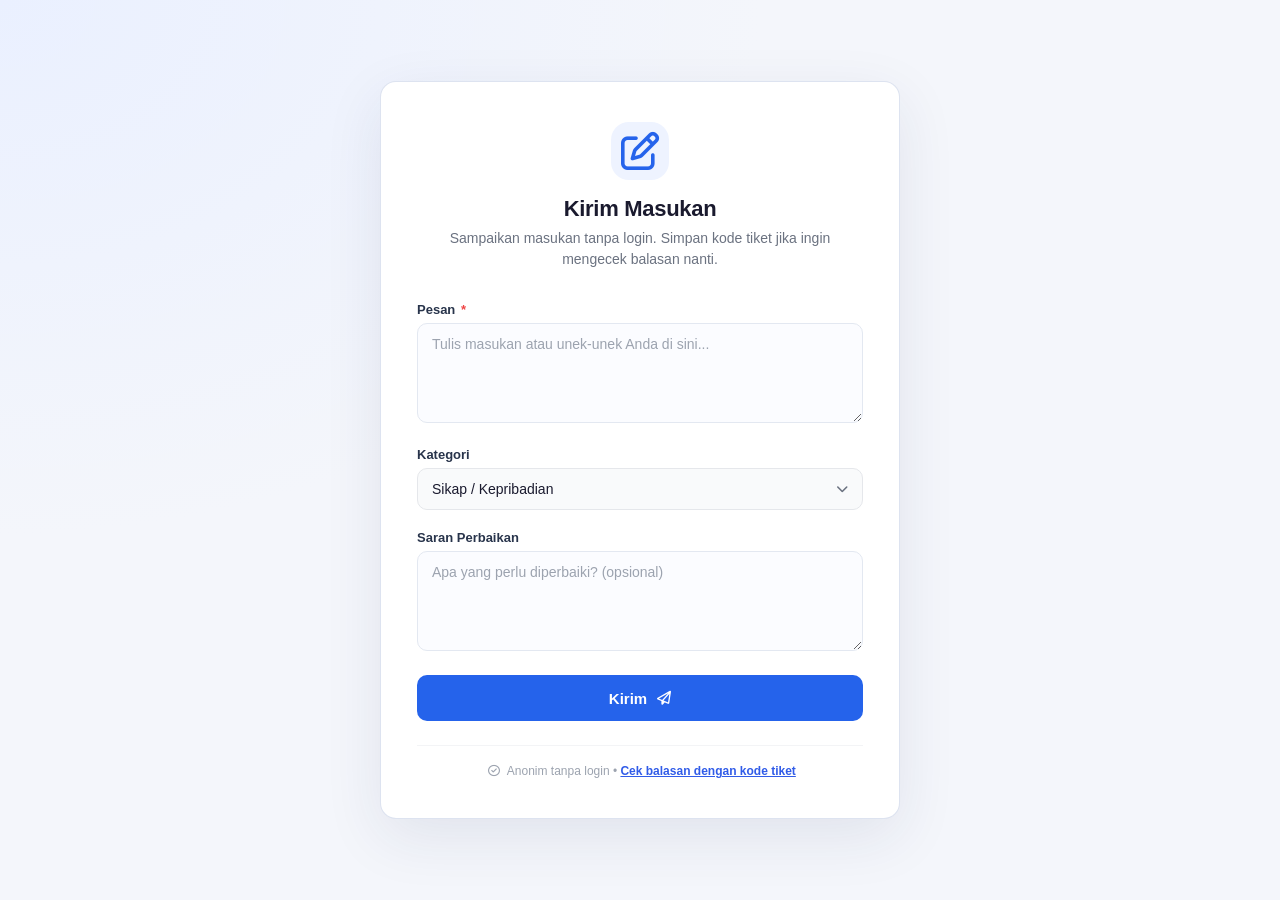
==== commit bd4031f0: "Revise feedback form text and success modal Updated feedback form instructions and success message h" ====
--- a/index.html
+++ b/index.html
@@ -384,6 +384,12 @@
         .modal-box { max-height:min(85vh,720px); overflow:auto; }
         .btn-submit, .btn-close-modal { min-height:46px; }
         .form-feedback { min-height:0; margin-top:10px; color:#b42318; font-size:13px; line-height:1.5; }
+        .footer a, .success-code-wrap a { color:var(--brand); font-weight:600; }
+        .success-code-wrap { display:grid; gap:8px; margin:0 0 18px; padding:14px; border:1px solid #dce5ff; border-radius:12px; background:#f5f7ff; text-align:left; }
+        .success-code-wrap[hidden] { display:none; }
+        .success-code-wrap span, .success-code-wrap small { color:var(--muted); font-size:12px; }
+        .success-code-wrap code { color:#172033; font-size:17px; font-weight:700; letter-spacing:1px; overflow-wrap:anywhere; }
+        .btn-copy-ticket { justify-self:start; padding:8px 12px; border:0; border-radius:8px; color:#fff; background:var(--brand); cursor:pointer; }
         @media (prefers-reduced-motion: reduce) {
             *, *::before, *::after { animation-duration:.01ms !important; animation-iteration-count:1 !important; transition-duration:.01ms !important; scroll-behavior:auto !important; }
         }
@@ -396,7 +402,7 @@
     <div class="header">
         <div class="header-icon" aria-hidden="true"><i class="fa-regular fa-pen-to-square"></i></div>
         <h1>Kirim Masukan</h1>
-        <p class="subtitle">Sampaikan kritik dan saran tanpa mengisi nama atau login.</p>
+        <p class="subtitle">Sampaikan masukan tanpa login. Simpan kode tiket jika ingin mengecek balasan nanti.</p>
     </div>
 
     <!-- FORM -->
@@ -432,7 +438,7 @@
     </form>
 
     <div class="footer">
-        <i class="fa-regular fa-circle-check" aria-hidden="true"></i> Tidak perlu nama &bull; Hindari menulis data pribadi
+        <i class="fa-regular fa-circle-check" aria-hidden="true"></i> Anonim tanpa login &bull; <a href="balasan.html">Cek balasan dengan kode tiket</a>
     </div>
 </div>
 
@@ -454,16 +460,24 @@
     <div class="modal-box" role="dialog" aria-modal="true" aria-labelledby="successTitle" tabindex="-1">
         <div class="success-icon"><i class="fa-regular fa-circle-check"></i></div>
         <div class="success-title" id="successTitle">Terkirim!</div>
-        <div class="success-text">Terima kasih! Masukanmu sudah tersimpan secara anonim.</div>
+        <div class="success-text" id="successText">Terima kasih! Masukanmu sudah tersimpan secara anonim.</div>
+        <div class="success-code-wrap" id="successTicketWrap" hidden>
+            <span>Kode tiket rahasia</span>
+            <code id="successTicketCode"></code>
+            <button type="button" class="btn-copy-ticket" id="copyTicketBtn">Salin kode</button>
+            <small>Simpan kode ini. Kode tidak dapat dipulihkan jika hilang.</small>
+            <a href="balasan.html">Buka halaman cek balasan</a>
+        </div>
         <button class="btn-close-modal" id="closeSuccessBtn">Tutup</button>
     </div>
 </div>
 
+<script src="config.js"></script>
 <script>
     // ============================================================
     // KONFIGURASI
     // ============================================================
-    const scriptURL = 'https://script.google.com/macros/s/AKfycbzDQj02zqB64f3Svjj4hux92B-qc-coBRISQqztZncNPaFSCXm5iVN7vtdEBAj2Q_Y/exec';
+    const scriptURL = window.FEEDBACK_API_URL;
 
     // ============================================================
     // ELEMEN
@@ -483,6 +497,9 @@
 
     const successModal = document.getElementById('successModal');
     const closeSuccessBtn = document.getElementById('closeSuccessBtn');
+    const successTicketWrap = document.getElementById('successTicketWrap');
+    const successTicketCode = document.getElementById('successTicketCode');
+    const successText = document.getElementById('successText');
 
     // ============================================================
     // BUKA MODAL KATEGORI
@@ -576,6 +593,11 @@
             .then(response => response.json())
             .then(result => {
                 if (result.result !== 'success') throw new Error(result.error || result.message || 'Masukan gagal disimpan.');
+                successTicketCode.textContent = result.ticketCode || '';
+                successTicketWrap.hidden = !result.ticketCode;
+                successText.textContent = result.ticketCode
+                    ? 'Masukan tersimpan. Simpan kode tiket berikut untuk mengecek balasan.'
+                    : 'Masukan tersimpan. Backend belum mengaktifkan kode tiket; perbarui deployment agar balasan anonim bisa dicek.';
                 successModal.classList.add('active');
                 successModal.setAttribute('aria-hidden', 'false');
                 successModal.querySelector('[role="dialog"]').focus();
@@ -608,6 +630,20 @@
         submitBtn.focus();
     });
 
+    document.getElementById('copyTicketBtn').addEventListener('click', async () => {
+        try {
+            await navigator.clipboard.writeText(successTicketCode.textContent);
+            document.getElementById('copyTicketBtn').textContent = 'Tersalin';
+        } catch (error) {
+            const range = document.createRange();
+            range.selectNodeContents(successTicketCode);
+            const selection = window.getSelection();
+            selection.removeAllRanges();
+            selection.addRange(range);
+            document.getElementById('copyTicketBtn').textContent = 'Pilih kode lalu salin';
+        }
+    });
+
     successModal.addEventListener('click', (e) => {
         if (e.target === successModal) {
             successModal.classList.remove('active');
